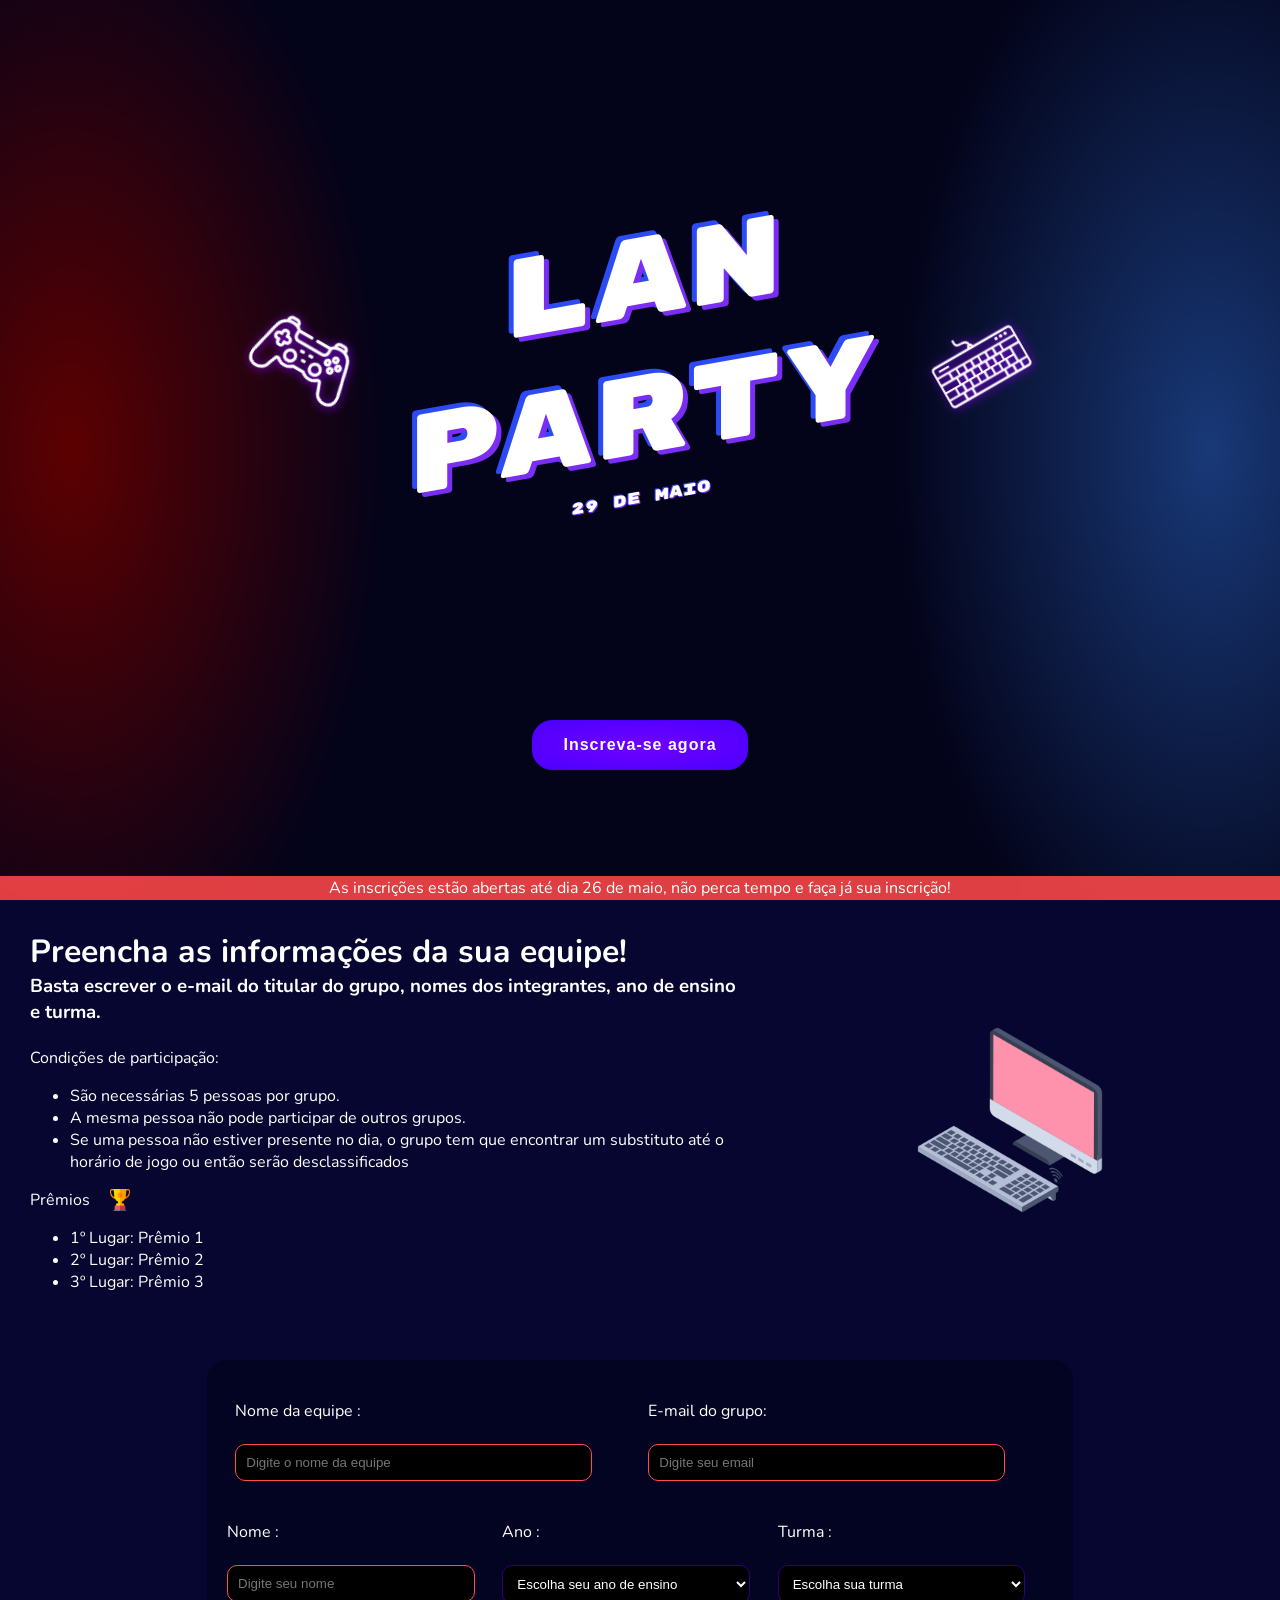
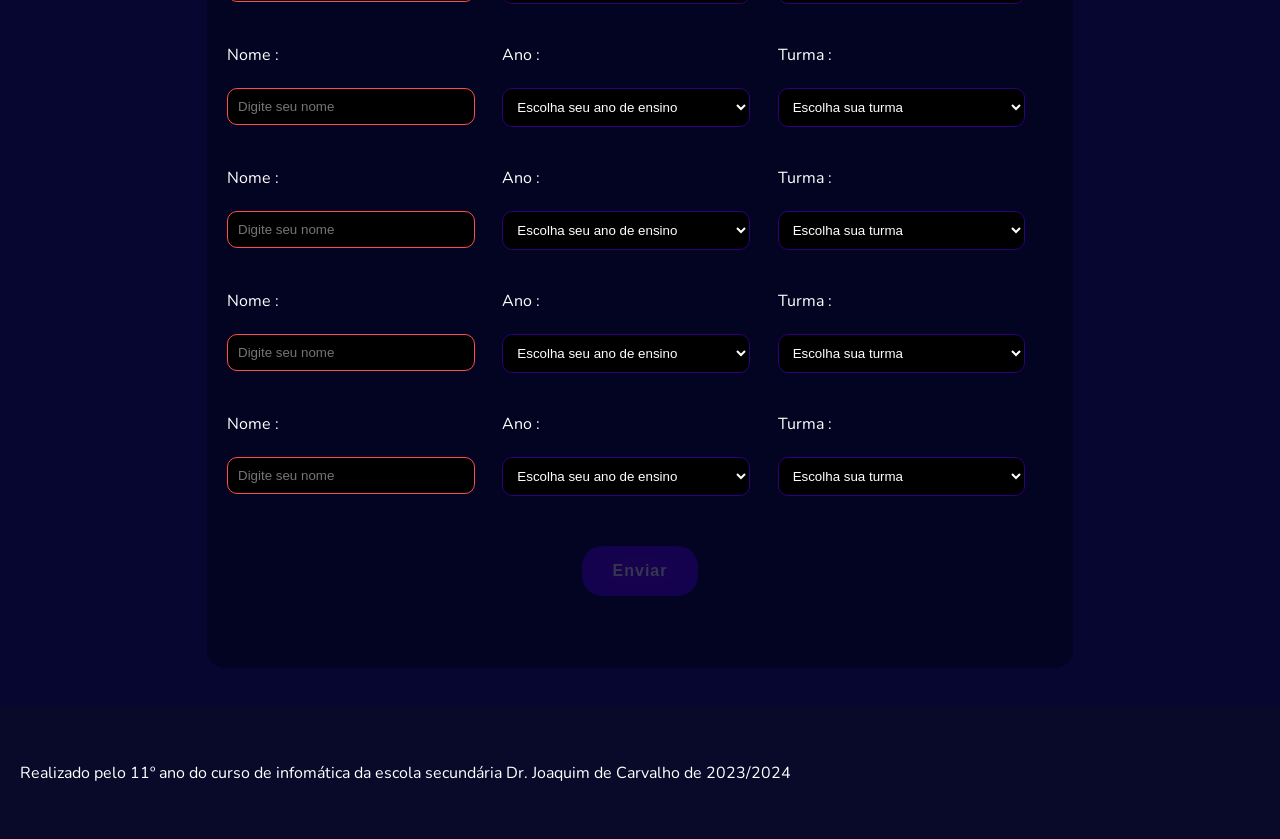
==== index.html @ 3365d247 "Update" ====
<!DOCTYPE html>
<html lang="pt-BR">
<head>
    <meta charset="UTF-8">
    <meta name="viewport" content="width=device-width, initial-scale=1.0">
    <title>LAN party</title>
    <link rel="stylesheet" href="assets/style.css">
    <link rel="icon" type="image/png" href="assets/imgs/computador-portatil.png">
</head>
<body>
    <header>        
        <div class="header-content">
            <div class="header-text">
                <figure>
                    <img class="control" src="assets/imgs/controle-de-video-game.png" alt="Controle de video game">
                </figure>
                <div class="h1">
                    <h1>LAN<br>Party</h1>
                    <h1>29 de maio</h1>
                </div>
                <figure>
                    <img class="keyboard" src="assets/imgs/teclado-de-computador.png" alt="Imagem Controle de video game">
                </figure>
            </div>
            <div class="header-btn">
                <a href="#main"><button>Inscreva-se agora</button></a>
            </div>
        </div>
        <div class="dark-filter"></div>
        <div class="decoration">
            <div class="red-point points"></div>
            <div class="blue-point points"></div>
        </div>
        <div class="header-back-animation" id="header-back-animation"></div>
    </header>

    <main id="main">
        <div class="main-sup">
            <div class="main-text">
                <h1>Preencha as informações da sua equipe!</h1>
                <h3>Basta escrever o e-mail do titular do grupo, nomes dos integrantes, ano de ensino e turma.</h3>
                <br>
                <p>Condições de participação:</p>
                <ul>
                    <li>São necessárias 5 pessoas por grupo.</li>
                    <li>A mesma pessoa não pode participar de outros grupos.</li>
                    <li>Se uma pessoa não estiver presente no dia, o grupo tem que encontrar um substituto até o horário de jogo ou então serão desclassificados</li>
                </ul>
                <p class="premios">Prêmios<img class="troph" src="assets/imgs/premio.png" alt="Imagem Prêmio"></p>
                <ul>
                    <li>1º Lugar: Prêmio 1</li>
                    <li>2º Lugar: Prêmio 2</li>
                    <li>3º Lugar: Prêmio 3</li>
                </ul>
            </div>
            <div class="float-img">    
                <img src="assets/imgs/computador-de-mesa.png" alt="Imagem Computador">
            </div>
        </div>
        <div class="main-sub">
            <div class="form-content">
                <form action="https://api.web3forms.com/submit" method="POST" id="form">
                    <input type="hidden" name="access_key" value="10acf3b9-bdb5-4f78-956a-e15889557349">
                    <input type="hidden" name="from_name" value="Novo grupo">
                    
                    <div class="Participante">
                        <div>
                            <p for="NomeGrupo">Nome da equipe :</p><br>
                        <input type="text" id="teamName" required name="NomeGrupo" placeholder="Digite o nome da equipe">
                        </div>
                        <div>
                            <p for="Email">E-mail do grupo:</p><br>
                        <input type="email" id="email" required name="Email" placeholder="Digite seu email">
                        </div>
                    </div>
                    <div class="Participante">
                        <div>
                            <p for="Nome1">Nome :</p><br>
                            <input type="text" id="nome1" required name="Nome1" placeholder="Digite seu nome">
                        </div>
                        <div>
                            <p for="ano">Ano :</p><br>
                            <select name="ano">
                                <option value="opção0" selected disabled>Escolha seu ano de ensino</option>
                                <option value="6ª">6</option>
                                <option value="7ª">7</option>
                                <option value="8ª">8</option>
                                <option value="9ª">9</option>
                                <option value="10ª">10</option>
                                <option value="11ª">11</option>
                                <option value="12ª">12</option>
                            </select>
                        </div>
                        <div>
                            <p for="turma">Turma :</p><br>
                            <select name="turma">
                                <option value="opção0" selected disabled>Escolha sua turma</option>
                                <option value="A">A</option>
                                <option value="B">B</option>
                                <option value="C">C</option>
                                <option value="D">D</option>
                                <option value="E">E</option>
                                <option value="F">F</option>
                                <option value="G">G</option>
                                <option value="H">H</option>
                            </select>
                        </div>
                    </div>

                    <div class="Participante">
                        <div>
                            <p for="Nome1">Nome :</p><br>
                            <input type="text" id="nome1" required name="Nome1" placeholder="Digite seu nome">
                        </div>
                        <div>
                            <p for="ano">Ano :</p><br>
                            <select name="ano">
                                <option value="opção0" selected disabled>Escolha seu ano de ensino</option>
                                <option value="6ª">6</option>
                                <option value="7ª">7</option>
                                <option value="8ª">8</option>
                                <option value="9ª">9</option>
                                <option value="10ª">10</option>
                                <option value="11ª">11</option>
                                <option value="12ª">12</option>
                            </select>
                        </div>
                        <div>
                            <p for="turma">Turma :</p><br>
                            <select name="turma">
                                <option value="opção0" selected disabled>Escolha sua turma</option>
                                <option value="A">A</option>
                                <option value="B">B</option>
                                <option value="C">C</option>
                                <option value="D">D</option>
                                <option value="E">E</option>
                                <option value="F">F</option>
                                <option value="G">G</option>
                                <option value="H">H</option>
                            </select>
                        </div>
                    </div>

                    <div class="Participante">
                        <div>
                            <p for="Nome1">Nome :</p><br>
                            <input type="text" id="nome1" required name="Nome1" placeholder="Digite seu nome">
                        </div>
                        <div>
                            <p for="ano">Ano :</p><br>
                            <select name="ano">
                                <option value="opção0" selected disabled>Escolha seu ano de ensino</option>
                                <option value="6ª">6</option>
                                <option value="7ª">7</option>
                                <option value="8ª">8</option>
                                <option value="9ª">9</option>
                                <option value="10ª">10</option>
                                <option value="11ª">11</option>
                                <option value="12ª">12</option>
                            </select>
                        </div>
                        <div>
                            <p for="turma">Turma :</p><br>
                            <select name="turma">
                                <option value="opção0" selected disabled>Escolha sua turma</option>
                                <option value="A">A</option>
                                <option value="B">B</option>
                                <option value="C">C</option>
                                <option value="D">D</option>
                                <option value="E">E</option>
                                <option value="F">F</option>
                                <option value="G">G</option>
                                <option value="H">H</option>
                            </select>
                        </div>
                    </div>

                    <div class="Participante">
                        <div>
                            <p for="Nome1">Nome :</p><br>
                            <input type="text" id="nome1" required name="Nome1" placeholder="Digite seu nome">
                        </div>
                        <div>
                            <p for="ano">Ano :</p><br>
                            <select name="ano">
                                <option value="opção0" selected disabled>Escolha seu ano de ensino</option>
                                <option value="6ª">6</option>
                                <option value="7ª">7</option>
                                <option value="8ª">8</option>
                                <option value="9ª">9</option>
                                <option value="10ª">10</option>
                                <option value="11ª">11</option>
                                <option value="12ª">12</option>
                            </select>
                        </div>
                        <div>
                            <p for="turma">Turma :</p><br>
                            <select name="turma">
                                <option value="opção0" selected disabled>Escolha sua turma</option>
                                <option value="A">A</option>
                                <option value="B">B</option>
                                <option value="C">C</option>
                                <option value="D">D</option>
                                <option value="E">E</option>
                                <option value="F">F</option>
                                <option value="G">G</option>
                                <option value="H">H</option>
                            </select>
                        </div>
                    </div>

                    <div class="Participante">
                        <div>
                            <p for="Nome1">Nome :</p><br>
                            <input type="text" id="nome1" required name="Nome1" placeholder="Digite seu nome">
                        </div>
                        <div>
                            <p for="ano">Ano :</p><br>
                            <select name="ano">
                                <option value="opção0" selected disabled>Escolha seu ano de ensino</option>
                                <option value="6ª">6</option>
                                <option value="7ª">7</option>
                                <option value="8ª">8</option>
                                <option value="9ª">9</option>
                                <option value="10ª">10</option>
                                <option value="11ª">11</option>
                                <option value="12ª">12</option>
                            </select>
                        </div>
                        <div>
                            <p for="turma">Turma :</p><br>
                            <select name="turma">
                                <option value="opção0" selected disabled>Escolha sua turma</option>
                                <option value="A">A</option>
                                <option value="B">B</option>
                                <option value="C">C</option>
                                <option value="D">D</option>
                                <option value="E">E</option>
                                <option value="F">F</option>
                                <option value="G">G</option>
                                <option value="H">H</option>
                            </select>
                        </div>
                    </div>
                    <button id="submit-btn" class="submit-btn" type="submit">Enviar</button>
                    <br>
                </form>
            </div>
        </div>
    </main>

    <footer>
        <br>
        <div class="authors">
            <p>Realizado pelo 11º ano do curso de infomática da escola secundária Dr. Joaquim de Carvalho de 2023/2024</p>
        </div>
    </footer>
    <div class="warning">
        <p>As inscrições estão abertas até dia 26 de maio, não perca tempo e faça já sua inscrição!</p>
    </div>

    <script src="assets/index.js"></script>
</body>
</html>
---- assets/style.css ----
@import url('https://fonts.googleapis.com/css2?family=Rubik+Mono+One&display=swap');
@import url('https://fonts.googleapis.com/css2?family=Nunito:ital,wght@0,200..1000;1,200..1000&display=swap');
:root{
    scroll-behavior: smooth;
}

* {
    box-sizing: border-box;
    user-select: none;
}

html {
    width: 100%;
    height: 100%;
}

body{
    width: 100%;
    height: 100%;
    margin: 0px;
    padding: 0px;
    background-color: #060630;
    overflow-x: hidden;
}

figure{
    margin: 0px;
    padding: 0px;
    display: flex;
}

img{
    padding: 0px;
    margin: 0px;
    width: 100px;
}




/* -----------------HEADER---------------- */





header{
    padding: 0px;
    margin: 0px;
    width: 100%;
    height: 100%;  
    overflow: hidden;
    position: relative;
}

.dark-filter{
    position: absolute;
    z-index: 10;
    width: 100%;
    height: 100%;
    background-color: #0000007a;

}

.decoration{
    position: absolute;
    width: 100%;
    height: 100%;
    display: flex;
    justify-content: space-between;
    align-items: center;
}

.points {
    border-radius: 50%;
    flex-direction: row;
    width: 50%;
    height: 130%;
    position: absolute;
    z-index: 2;
}

.red-point{
    background-image: radial-gradient(#b60000f5 0%, #060630 70%);
    left: -250px;
}

.blue-point{
    background-image: radial-gradient(#347afce1 0px, #060630 70%);
    right: -250px;
}

.header-back-animation{
    width: 100%;
    height: 100%;
    position: absolute;
    z-index: 2;
}

.bar{
    width: 15em;
    height: 1em;
    background-color: white;
    border-radius: 10px;
    filter: opacity(0.1);
    transform: rotate(-10deg);
    position: relative;
    left: -300px;
    animation: back-animation infinite linear;
}

.header-content{
    z-index: 20;
    position: absolute;
    width: 100%;
    height: 100%;
    display: flex;
    flex-direction: column;
    justify-content: center;
    align-items: center;
}
.header-text{
    display: flex;
    flex: 80%;
    flex-direction: row;
    justify-content: center;
    align-items: center;
}
.header-btn{
    flex: 20%;
}
.header-btn button{
    padding: 15px 30px;
    border-radius: 20px;
    font-size: 1rem;
    color: white;
    border: 1px solid #4c00ff;
    background-color: transparent;
    background-image: radial-gradient(#6f00ff, #4c00ff);
    font-weight: bold;
    letter-spacing: 1px;
    transition: 0.1s;
}
.header-btn button:hover{
    background-image: radial-gradient(#8d35ff, #4c00ff);
}
.header-btn button:active{
    transform: scale(0.9);
}
.header-content h1{
    color: white;
    font-size: 7rem;
    font-family: "Rubik Mono One", monospace;
    font-weight: 400;
    font-style: normal;
    text-shadow: #792df5 5px 5px, #2d4bf5 -5px -5px;
    text-align: center;
    transform: skew(0deg, -10deg);
    margin: 0px 50px;
    padding: 0px;
}
.header-content h1:nth-child(2) {
    text-shadow: #792df5 1px 1px, #2d4bf5 -1px -1px;
    font-size: 1rem;
    margin: 0px;
    padding: 0px;
}
.control{
    transform: rotate(30deg);
    /* margin-right: 20px; */
    filter: drop-shadow(1px 1px 5px #8c00ff);
    animation: img-movement-control 1s infinite alternate ease-out;
}
.keyboard{
    transform: rotate(-30deg);
    /* margin-left: 100px; */
    filter: drop-shadow(1px 1px 5px #8c00ff);
    animation: img-movement-keyboard 1s infinite alternate ease-out;
}

@keyframes img-movement-control {
    from{
        transform: scale(1) rotate(-30deg);
    }
    to{
        transform: scale(1.2) rotate(-40deg);
    }
}

@keyframes img-movement-keyboard {
    from{
        transform: scale(1) rotate(30deg);
    }
    to{
        transform: scale(1.2) rotate(40deg);
    }
}

@keyframes back-animation {
    from{
        transform: translate(0%, 0%) rotate(-10deg);
    }
    to{
        transform: translate(1000%, -3000%) rotate(-10deg);
    }
}





/* -------------------MAIN------------------- */






main{
    display: flex;
    flex-direction: column;
}
.main-sup{
    color: white;
    display: flex;
    flex-direction: row;
    margin: 30px;
    height: 100%;
    font-family: "Nunito", sans-serif;
}
.main-text{
    flex: 60%;
    display: flex;
    flex-direction: column;
    justify-content: center;
    margin-right: 20px;
}
.float-img{
    flex: 40%;
    display: flex;
    align-items: center;
    justify-content: center;
}
.float-img img{
    width: 40%;
    /* animation: ani-img-main 2s infinite linear alternate; */
}
.premios{
    display: flex;
    flex-direction: row;   
}
.troph{
    width: 20px;
    margin-left: 20px;
}
.main-sub{
    width: 100%;
    color: white;
    font-family: "Nunito", sans-serif;
}
.form-content{
    padding: 20px;
    display: flex;
    align-items: center;
    justify-content: center;
}
main h3,main h1{
    margin: 0px;
    padding: 0px;
}
form{
    width: 70%;
    padding: 20px;
    border: 1px solid #060630;
    background-color: #030322;
    border-radius: 20px;
    display: flex;
    align-items: center;
    justify-content: center;
    flex-direction: column;
}
input, select{
    margin: 0px;
    padding: 10px 10px;
    background-color: #000000;
    color: white;
    border-radius: 10px;
    border: 1px solid #2d0080;
    width: 90%;
}
main p{
    margin: 0px;
}
.Participante{
    display: flex;
    flex-direction: row;
    margin: 20px 0px;
    justify-content: space-around;
    width: 100%;
}
.Participante div{
    width: 48%;
}
form input:invalid{
    border: 1px solid #ff4c4c;
}
.games{
    display: flex;
    align-items: center;
    justify-content: center;
    flex-direction: column;
}
.games div{
    width: 150px;
    display: flex;
    align-items: center;
    justify-content: left;
    flex-direction: column;
}
.games div div{
    display: flex;
    flex-direction: row;
    margin: 5px;
}
input[type="checkbox"]{
    width: 10px;
    margin: 5px;
}
input[type="checkbox"]:checked{
    box-shadow: 0px 0px 5px 0px #af03ff;
}
.games label{
    margin: 0px;
    padding: 0px;
}
.invalid{
    border: 1px solid #ff4c4c;
}


@keyframes ani-img-main {
    from{
        transform: scale(1);
    }
    to{
        transform: scale(1.2);
    }
}





/* ----------------------FOOTER--------------------- */






footer{
    width: 100%;
    height: 150px;
    display: flex;
    align-items: center;
    justify-content: center;
    flex-direction: column;
    margin: 0px;
}
.submit-btn{
    padding: 15px 30px;
    border-radius: 20px;
    font-size: 1rem;
    color: white;
    border: 1px solid #4c00ff;
    background-color: transparent;
    background-image: radial-gradient(#6f00ff, #4c00ff);
    font-weight: bold;
    letter-spacing: 1px;
    transition: 0.1s;
    margin: 30px;
}
.submit-btn:disabled{
    opacity: 0.2;
}
.submit-btn:hover{
    background-image: radial-gradient(#8d35ff, #4c00ff);
}
.submit-btn:active{
    transform: scale(0.9);
}

.authors{
    background-color: #090929;
    width: 100%;
    height: 100%;
    color: white;
    font-family: "Nunito", sans-serif;
    display: flex;
    align-items: center;
    padding: 20px;
}







/* -----------------------WARNING----------------------- */








.warning{
    position: fixed;
    bottom: 0px;
    left: 0px;
    padding: 0px;
    background-color: #ff4949de;
    width: 100%;
    color: white;
    z-index: 999;
    display: flex;
    align-items: center;
    justify-content: center;
    font-family: "Nunito";
}
.warning p{
    margin: 0px;
    padding: 1px;
}










@media only screen and (max-width: 800px) {
    .header-text{
        flex-direction: column;
    }
    .control{
        margin: 0px 0px 50px 0px;
    }
    .keyboard{
        margin: 50px 0px 0px 0px;
    }
    .header-content h1{
        font-size: 3rem;
    }
    .float-img{
        display: none;
    }
    form{
        width: 100%;
    }
    footer{
        height: 200px;
    }
}
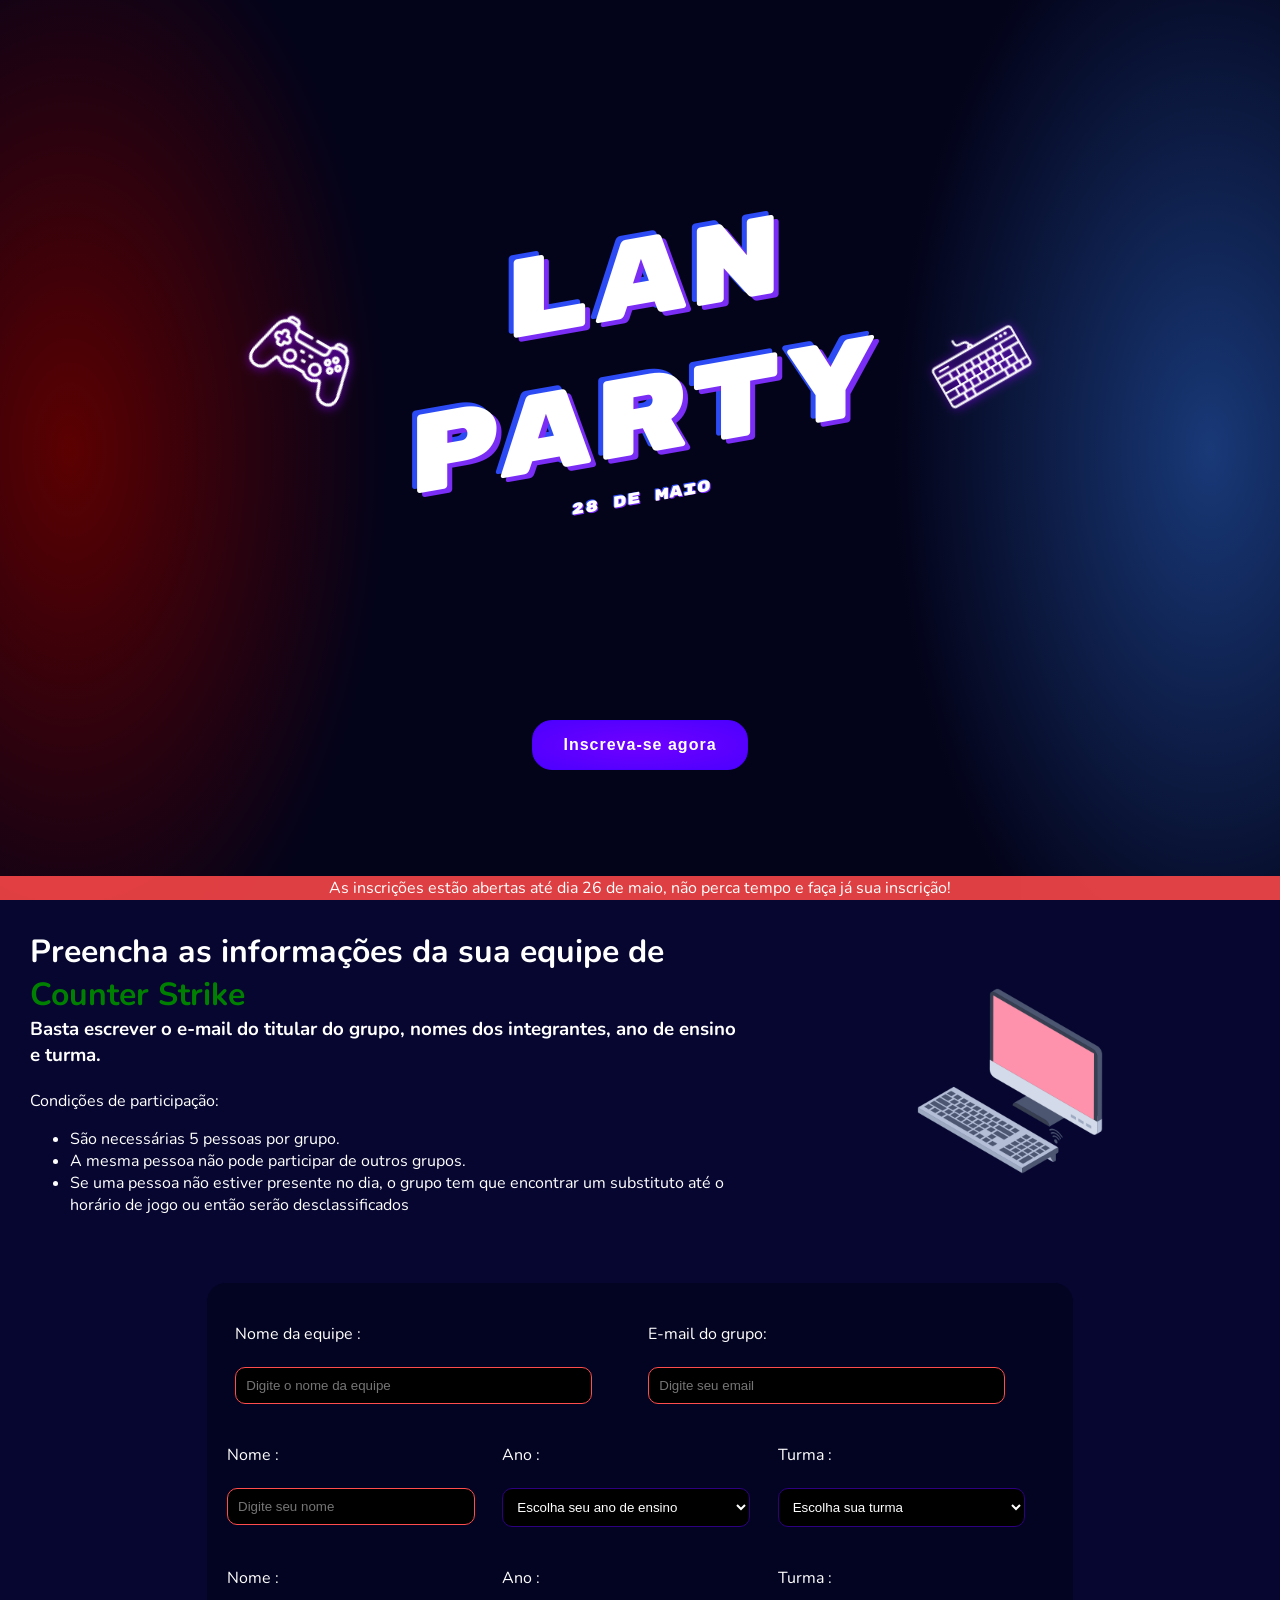
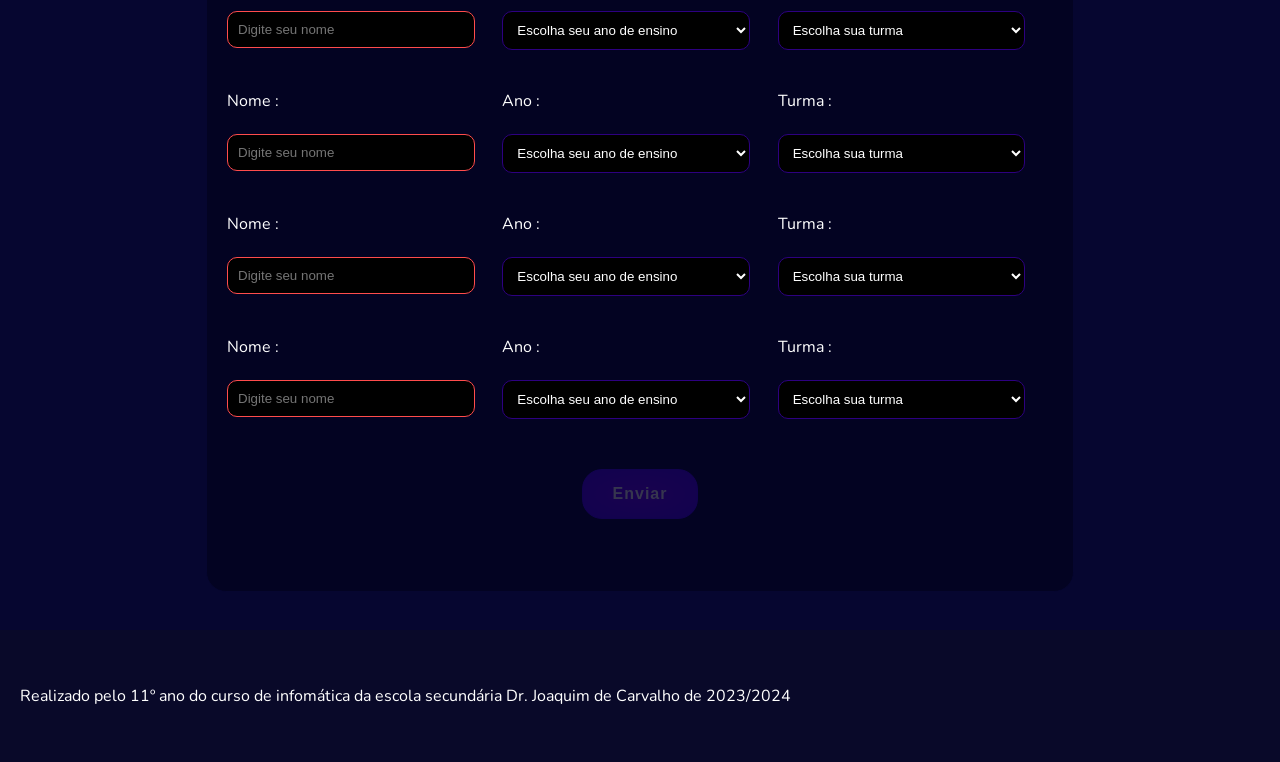
==== commit f5c316ba: "Changes" ====
--- a/index.html
+++ b/index.html
@@ -16,7 +16,7 @@
                 </figure>
                 <div class="h1">
                     <h1>LAN<br>Party</h1>
-                    <h1>29 de maio</h1>
+                    <h1>28 de maio</h1>
                 </div>
                 <figure>
                     <img class="keyboard" src="assets/imgs/teclado-de-computador.png" alt="Imagem Controle de video game">
@@ -37,7 +37,7 @@
     <main id="main">
         <div class="main-sup">
             <div class="main-text">
-                <h1>Preencha as informações da sua equipe!</h1>
+                <h1>Preencha as informações da sua equipe de <span>Counter Strike</span></h1>
                 <h3>Basta escrever o e-mail do titular do grupo, nomes dos integrantes, ano de ensino e turma.</h3>
                 <br>
                 <p>Condições de participação:</p>
@@ -46,12 +46,6 @@
                     <li>A mesma pessoa não pode participar de outros grupos.</li>
                     <li>Se uma pessoa não estiver presente no dia, o grupo tem que encontrar um substituto até o horário de jogo ou então serão desclassificados</li>
                 </ul>
-                <p class="premios">Prêmios<img class="troph" src="assets/imgs/premio.png" alt="Imagem Prêmio"></p>
-                <ul>
-                    <li>1º Lugar: Prêmio 1</li>
-                    <li>2º Lugar: Prêmio 2</li>
-                    <li>3º Lugar: Prêmio 3</li>
-                </ul>
             </div>
             <div class="float-img">    
                 <img src="assets/imgs/computador-de-mesa.png" alt="Imagem Computador">
--- a/assets/style.css
+++ b/assets/style.css
@@ -268,6 +268,9 @@
     margin: 0px;
     padding: 0px;
 }
+main h1 span{
+    color: green;
+}
 form{
     width: 70%;
     padding: 20px;
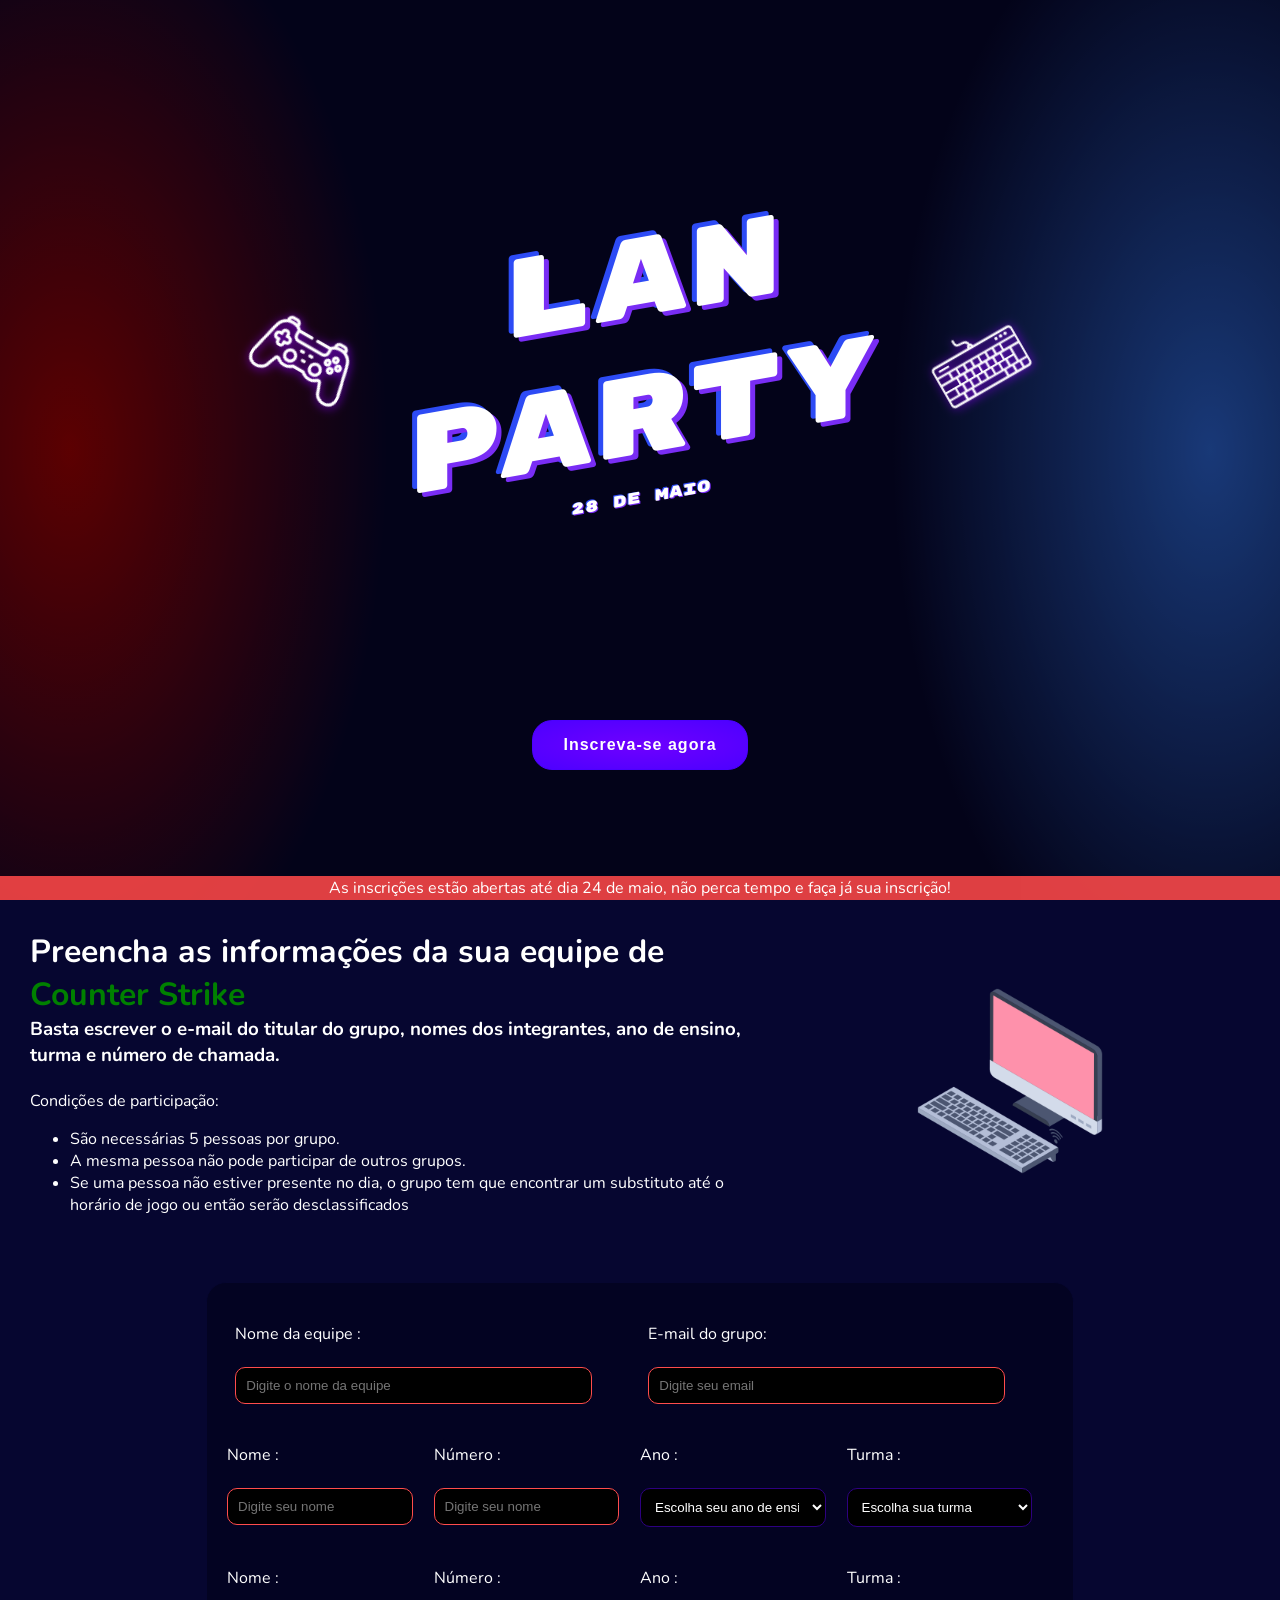
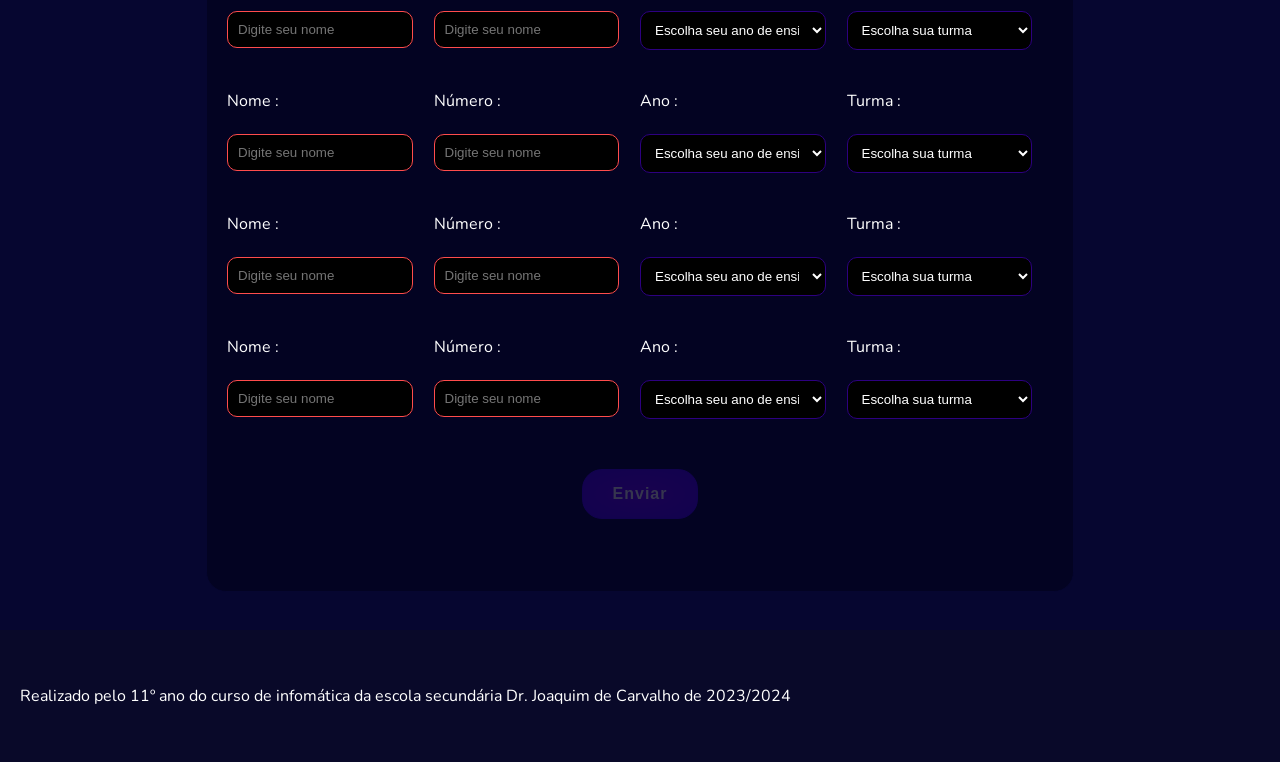
==== commit 65056d79: "Final change" ====
--- a/index.html
+++ b/index.html
@@ -38,7 +38,7 @@
         <div class="main-sup">
             <div class="main-text">
                 <h1>Preencha as informações da sua equipe de <span>Counter Strike</span></h1>
-                <h3>Basta escrever o e-mail do titular do grupo, nomes dos integrantes, ano de ensino e turma.</h3>
+                <h3>Basta escrever o e-mail do titular do grupo, nomes dos integrantes, ano de ensino, turma e número de chamada.</h3>
                 <br>
                 <p>Condições de participação:</p>
                 <ul>
@@ -55,7 +55,7 @@
             <div class="form-content">
                 <form action="https://api.web3forms.com/submit" method="POST" id="form">
                     <input type="hidden" name="access_key" value="10acf3b9-bdb5-4f78-956a-e15889557349">
-                    <input type="hidden" name="from_name" value="Novo grupo">
+                    <input type="hidden" name="from_name" value="Novo grupo CS:GO">
                     
                     <div class="Participante">
                         <div>
@@ -73,169 +73,192 @@
                             <input type="text" id="nome1" required name="Nome1" placeholder="Digite seu nome">
                         </div>
                         <div>
-                            <p for="ano">Ano :</p><br>
-                            <select name="ano">
-                                <option value="opção0" selected disabled>Escolha seu ano de ensino</option>
-                                <option value="6ª">6</option>
-                                <option value="7ª">7</option>
-                                <option value="8ª">8</option>
-                                <option value="9ª">9</option>
-                                <option value="10ª">10</option>
-                                <option value="11ª">11</option>
-                                <option value="12ª">12</option>
-                            </select>
-                        </div>
-                        <div>
-                            <p for="turma">Turma :</p><br>
-                            <select name="turma">
-                                <option value="opção0" selected disabled>Escolha sua turma</option>
-                                <option value="A">A</option>
-                                <option value="B">B</option>
-                                <option value="C">C</option>
-                                <option value="D">D</option>
-                                <option value="E">E</option>
-                                <option value="F">F</option>
-                                <option value="G">G</option>
-                                <option value="H">H</option>
-                            </select>
-                        </div>
-                    </div>
-
-                    <div class="Participante">
-                        <div>
-                            <p for="Nome1">Nome :</p><br>
-                            <input type="text" id="nome1" required name="Nome1" placeholder="Digite seu nome">
-                        </div>
-                        <div>
-                            <p for="ano">Ano :</p><br>
-                            <select name="ano">
-                                <option value="opção0" selected disabled>Escolha seu ano de ensino</option>
-                                <option value="6ª">6</option>
-                                <option value="7ª">7</option>
-                                <option value="8ª">8</option>
-                                <option value="9ª">9</option>
-                                <option value="10ª">10</option>
-                                <option value="11ª">11</option>
-                                <option value="12ª">12</option>
-                            </select>
-                        </div>
-                        <div>
-                            <p for="turma">Turma :</p><br>
-                            <select name="turma">
-                                <option value="opção0" selected disabled>Escolha sua turma</option>
-                                <option value="A">A</option>
-                                <option value="B">B</option>
-                                <option value="C">C</option>
-                                <option value="D">D</option>
-                                <option value="E">E</option>
-                                <option value="F">F</option>
-                                <option value="G">G</option>
-                                <option value="H">H</option>
-                            </select>
-                        </div>
-                    </div>
-
-                    <div class="Participante">
-                        <div>
-                            <p for="Nome1">Nome :</p><br>
-                            <input type="text" id="nome1" required name="Nome1" placeholder="Digite seu nome">
-                        </div>
-                        <div>
-                            <p for="ano">Ano :</p><br>
-                            <select name="ano">
-                                <option value="opção0" selected disabled>Escolha seu ano de ensino</option>
-                                <option value="6ª">6</option>
-                                <option value="7ª">7</option>
-                                <option value="8ª">8</option>
-                                <option value="9ª">9</option>
-                                <option value="10ª">10</option>
-                                <option value="11ª">11</option>
-                                <option value="12ª">12</option>
-                            </select>
-                        </div>
-                        <div>
-                            <p for="turma">Turma :</p><br>
-                            <select name="turma">
-                                <option value="opção0" selected disabled>Escolha sua turma</option>
-                                <option value="A">A</option>
-                                <option value="B">B</option>
-                                <option value="C">C</option>
-                                <option value="D">D</option>
-                                <option value="E">E</option>
-                                <option value="F">F</option>
-                                <option value="G">G</option>
-                                <option value="H">H</option>
-                            </select>
-                        </div>
-                    </div>
-
-                    <div class="Participante">
-                        <div>
-                            <p for="Nome1">Nome :</p><br>
-                            <input type="text" id="nome1" required name="Nome1" placeholder="Digite seu nome">
-                        </div>
-                        <div>
-                            <p for="ano">Ano :</p><br>
-                            <select name="ano">
-                                <option value="opção0" selected disabled>Escolha seu ano de ensino</option>
-                                <option value="6ª">6</option>
-                                <option value="7ª">7</option>
-                                <option value="8ª">8</option>
-                                <option value="9ª">9</option>
-                                <option value="10ª">10</option>
-                                <option value="11ª">11</option>
-                                <option value="12ª">12</option>
-                            </select>
-                        </div>
-                        <div>
-                            <p for="turma">Turma :</p><br>
-                            <select name="turma">
-                                <option value="opção0" selected disabled>Escolha sua turma</option>
-                                <option value="A">A</option>
-                                <option value="B">B</option>
-                                <option value="C">C</option>
-                                <option value="D">D</option>
-                                <option value="E">E</option>
-                                <option value="F">F</option>
-                                <option value="G">G</option>
-                                <option value="H">H</option>
-                            </select>
-                        </div>
-                    </div>
-
-                    <div class="Participante">
-                        <div>
-                            <p for="Nome1">Nome :</p><br>
-                            <input type="text" id="nome1" required name="Nome1" placeholder="Digite seu nome">
-                        </div>
-                        <div>
-                            <p for="ano">Ano :</p><br>
-                            <select name="ano">
-                                <option value="opção0" selected disabled>Escolha seu ano de ensino</option>
-                                <option value="6ª">6</option>
-                                <option value="7ª">7</option>
-                                <option value="8ª">8</option>
-                                <option value="9ª">9</option>
-                                <option value="10ª">10</option>
-                                <option value="11ª">11</option>
-                                <option value="12ª">12</option>
-                            </select>
-                        </div>
-                        <div>
-                            <p for="turma">Turma :</p><br>
-                            <select name="turma">
-                                <option value="opção0" selected disabled>Escolha sua turma</option>
-                                <option value="A">A</option>
-                                <option value="B">B</option>
-                                <option value="C">C</option>
-                                <option value="D">D</option>
-                                <option value="E">E</option>
-                                <option value="F">F</option>
-                                <option value="G">G</option>
-                                <option value="H">H</option>
-                            </select>
-                        </div>
-                    </div>
+                            <p for="Numero">Número :</p><br>
+                            <input type="number" id="Numero" required name="Numero" placeholder="Digite seu nome">
+                        </div>
+                        <div>
+                            <p for="ano">Ano :</p><br>
+                            <select name="ano">
+                                <option value="opção0" selected disabled>Escolha seu ano de ensino</option>
+                                <option value="7ª">7</option>
+                                <option value="8ª">8</option>
+                                <option value="9ª">9</option>
+                                <option value="10ª">10</option>
+                                <option value="11ª">11</option>
+                                <option value="12ª">12</option>
+                            </select>
+                        </div>
+                        <div>
+                            <p for="turma">Turma :</p><br>
+                            <select name="turma">
+                                <option value="opção0" selected disabled>Escolha sua turma</option>
+                                <option value="A">A</option>
+                                <option value="B">B</option>
+                                <option value="C">C</option>
+                                <option value="D">D</option>
+                                <option value="E">E</option>
+                                <option value="E1">E1</option>
+                                <option value="F">F</option>
+                                <option value="G">G</option>
+                                <option value="H">H</option>
+                                <option value="I">I</option>
+                            </select>
+                        </div>
+                    </div>
+                    <div class="Participante">
+                        <div>
+                            <p for="Nome1">Nome :</p><br>
+                            <input type="text" id="nome1" required name="Nome1" placeholder="Digite seu nome">
+                        </div>
+                        <div>
+                            <p for="Numero">Número :</p><br>
+                            <input type="number" id="Numero" required name="Numero" placeholder="Digite seu nome">
+                        </div>
+                        <div>
+                            <p for="ano">Ano :</p><br>
+                            <select name="ano">
+                                <option value="opção0" selected disabled>Escolha seu ano de ensino</option>
+                                <option value="7ª">7</option>
+                                <option value="8ª">8</option>
+                                <option value="9ª">9</option>
+                                <option value="10ª">10</option>
+                                <option value="11ª">11</option>
+                                <option value="12ª">12</option>
+                            </select>
+                        </div>
+                        <div>
+                            <p for="turma">Turma :</p><br>
+                            <select name="turma">
+                                <option value="opção0" selected disabled>Escolha sua turma</option>
+                                <option value="A">A</option>
+                                <option value="B">B</option>
+                                <option value="C">C</option>
+                                <option value="D">D</option>
+                                <option value="E">E</option>
+                                <option value="E1">E1</option>
+                                <option value="F">F</option>
+                                <option value="G">G</option>
+                                <option value="H">H</option>
+                                <option value="I">I</option>
+                            </select>
+                        </div>
+                    </div>
+                    <div class="Participante">
+                        <div>
+                            <p for="Nome1">Nome :</p><br>
+                            <input type="text" id="nome1" required name="Nome1" placeholder="Digite seu nome">
+                        </div>
+                        <div>
+                            <p for="Numero">Número :</p><br>
+                            <input type="number" id="Numero" required name="Numero" placeholder="Digite seu nome">
+                        </div>
+                        <div>
+                            <p for="ano">Ano :</p><br>
+                            <select name="ano">
+                                <option value="opção0" selected disabled>Escolha seu ano de ensino</option>
+                                <option value="7ª">7</option>
+                                <option value="8ª">8</option>
+                                <option value="9ª">9</option>
+                                <option value="10ª">10</option>
+                                <option value="11ª">11</option>
+                                <option value="12ª">12</option>
+                            </select>
+                        </div>
+                        <div>
+                            <p for="turma">Turma :</p><br>
+                            <select name="turma">
+                                <option value="opção0" selected disabled>Escolha sua turma</option>
+                                <option value="A">A</option>
+                                <option value="B">B</option>
+                                <option value="C">C</option>
+                                <option value="D">D</option>
+                                <option value="E">E</option>
+                                <option value="E1">E1</option>
+                                <option value="F">F</option>
+                                <option value="G">G</option>
+                                <option value="H">H</option>
+                                <option value="I">I</option>
+                            </select>
+                        </div>
+                    </div>
+                    <div class="Participante">
+                        <div>
+                            <p for="Nome1">Nome :</p><br>
+                            <input type="text" id="nome1" required name="Nome1" placeholder="Digite seu nome">
+                        </div>
+                        <div>
+                            <p for="Numero">Número :</p><br>
+                            <input type="number" id="Numero" required name="Numero" placeholder="Digite seu nome">
+                        </div>
+                        <div>
+                            <p for="ano">Ano :</p><br>
+                            <select name="ano">
+                                <option value="opção0" selected disabled>Escolha seu ano de ensino</option>
+                                <option value="7ª">7</option>
+                                <option value="8ª">8</option>
+                                <option value="9ª">9</option>
+                                <option value="10ª">10</option>
+                                <option value="11ª">11</option>
+                                <option value="12ª">12</option>
+                            </select>
+                        </div>
+                        <div>
+                            <p for="turma">Turma :</p><br>
+                            <select name="turma">
+                                <option value="opção0" selected disabled>Escolha sua turma</option>
+                                <option value="A">A</option>
+                                <option value="B">B</option>
+                                <option value="C">C</option>
+                                <option value="D">D</option>
+                                <option value="E">E</option>
+                                <option value="E1">E1</option>
+                                <option value="F">F</option>
+                                <option value="G">G</option>
+                                <option value="H">H</option>
+                                <option value="I">I</option>
+                            </select>
+                        </div>
+                    </div>
+                    <div class="Participante">
+                        <div>
+                            <p for="Nome1">Nome :</p><br>
+                            <input type="text" id="nome1" required name="Nome1" placeholder="Digite seu nome">
+                        </div>
+                        <div>
+                            <p for="Numero">Número :</p><br>
+                            <input type="number" id="Numero" required name="Numero" placeholder="Digite seu nome">
+                        </div>
+                        <div>
+                            <p for="ano">Ano :</p><br>
+                            <select name="ano">
+                                <option value="opção0" selected disabled>Escolha seu ano de ensino</option>
+                                <option value="7ª">7</option>
+                                <option value="8ª">8</option>
+                                <option value="9ª">9</option>
+                                <option value="10ª">10</option>
+                                <option value="11ª">11</option>
+                                <option value="12ª">12</option>
+                            </select>
+                        </div>
+                        <div>
+                            <p for="turma">Turma :</p><br>
+                            <select name="turma">
+                                <option value="opção0" selected disabled>Escolha sua turma</option>
+                                <option value="A">A</option>
+                                <option value="B">B</option>
+                                <option value="C">C</option>
+                                <option value="D">D</option>
+                                <option value="E">E</option>
+                                <option value="E1">E1</option>
+                                <option value="F">F</option>
+                                <option value="G">G</option>
+                                <option value="H">H</option>
+                                <option value="I">I</option>
+                            </select>
+                        </div>
+                    </div>
+
+
                     <button id="submit-btn" class="submit-btn" type="submit">Enviar</button>
                     <br>
                 </form>
@@ -250,7 +273,7 @@
         </div>
     </footer>
     <div class="warning">
-        <p>As inscrições estão abertas até dia 26 de maio, não perca tempo e faça já sua inscrição!</p>
+        <p>As inscrições estão abertas até dia 24 de maio, não perca tempo e faça já sua inscrição!</p>
     </div>
 
     <script src="assets/index.js"></script>
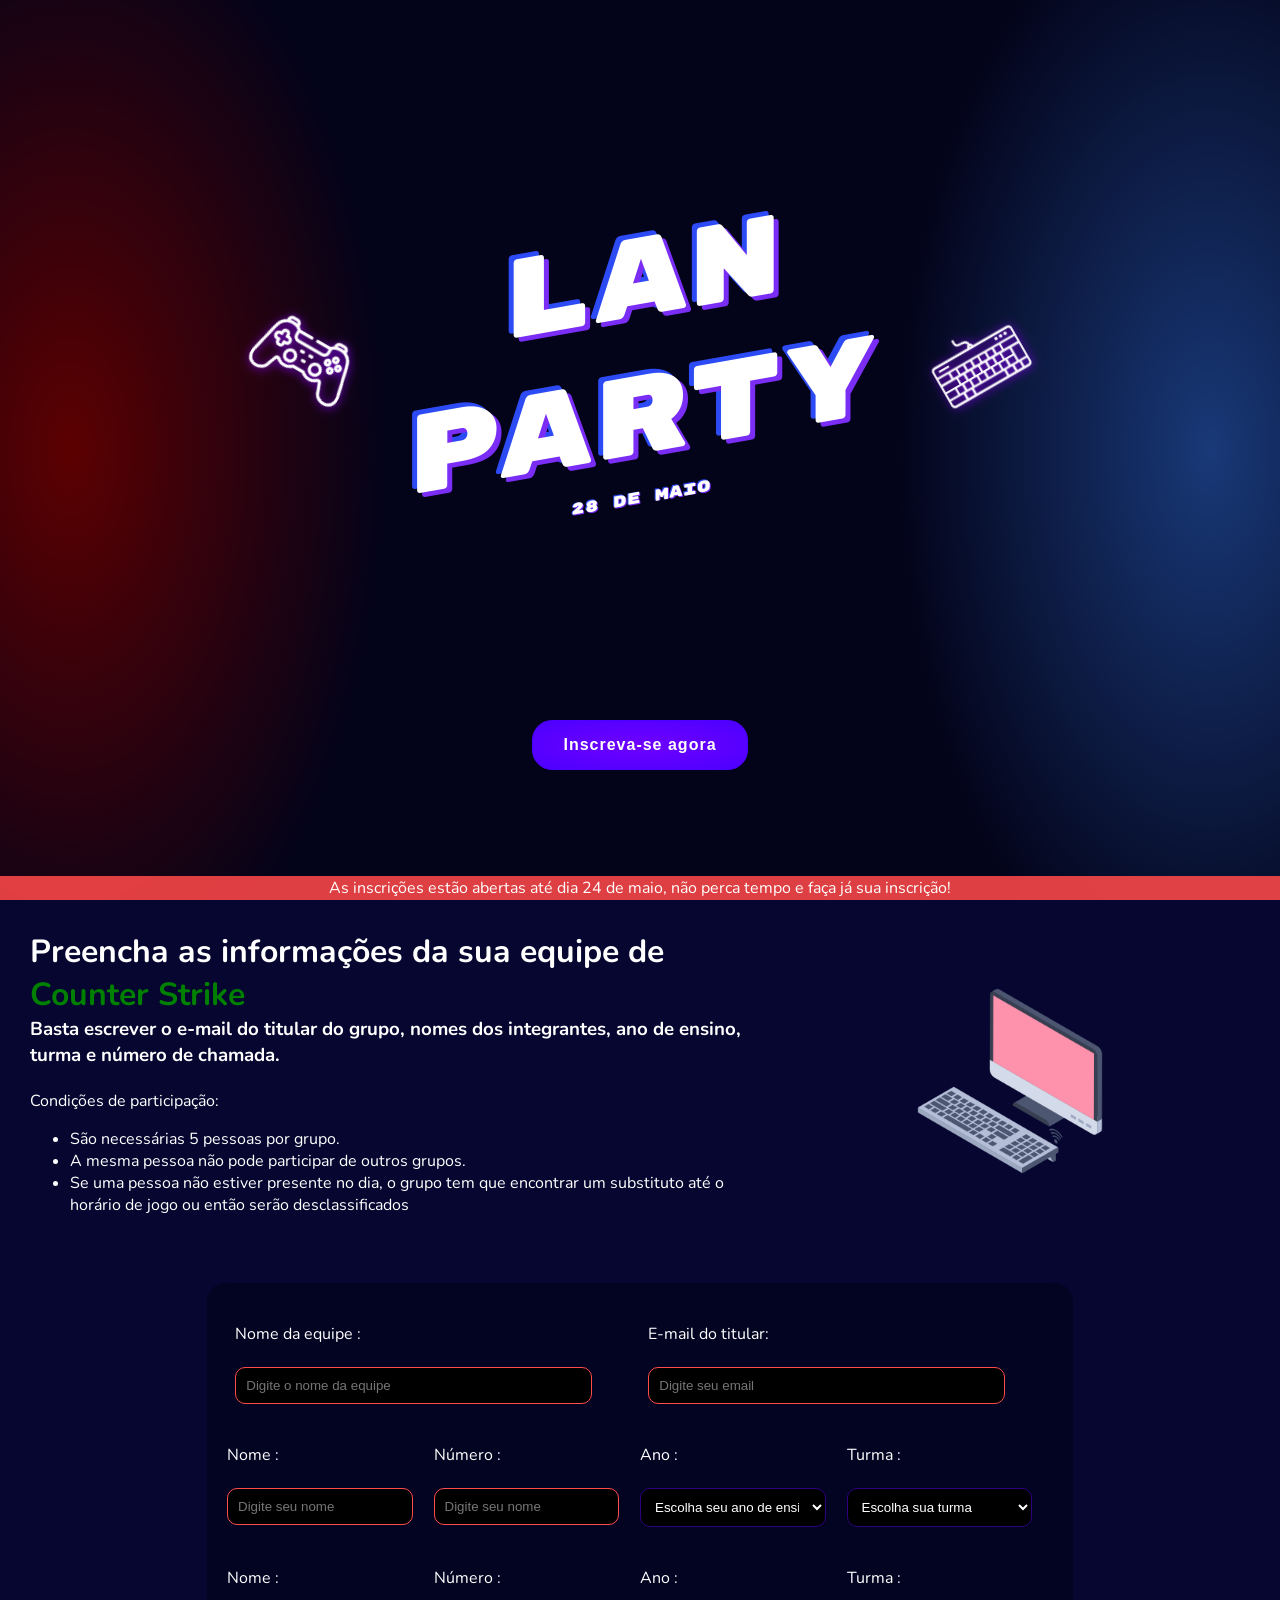
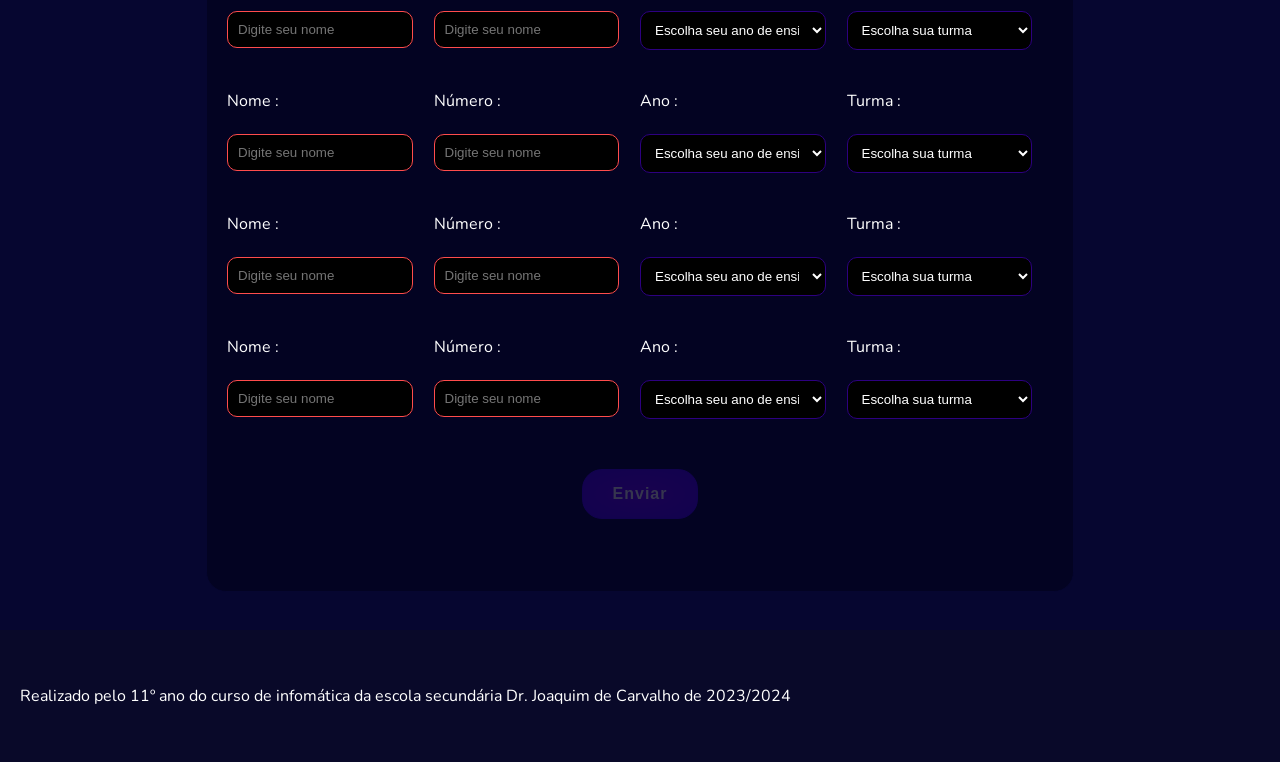
==== commit 5e031bc2: "Final chagne" ====
--- a/index.html
+++ b/index.html
@@ -63,7 +63,7 @@
                         <input type="text" id="teamName" required name="NomeGrupo" placeholder="Digite o nome da equipe">
                         </div>
                         <div>
-                            <p for="Email">E-mail do grupo:</p><br>
+                            <p for="Email">E-mail do titular:</p><br>
                         <input type="email" id="email" required name="Email" placeholder="Digite seu email">
                         </div>
                     </div>
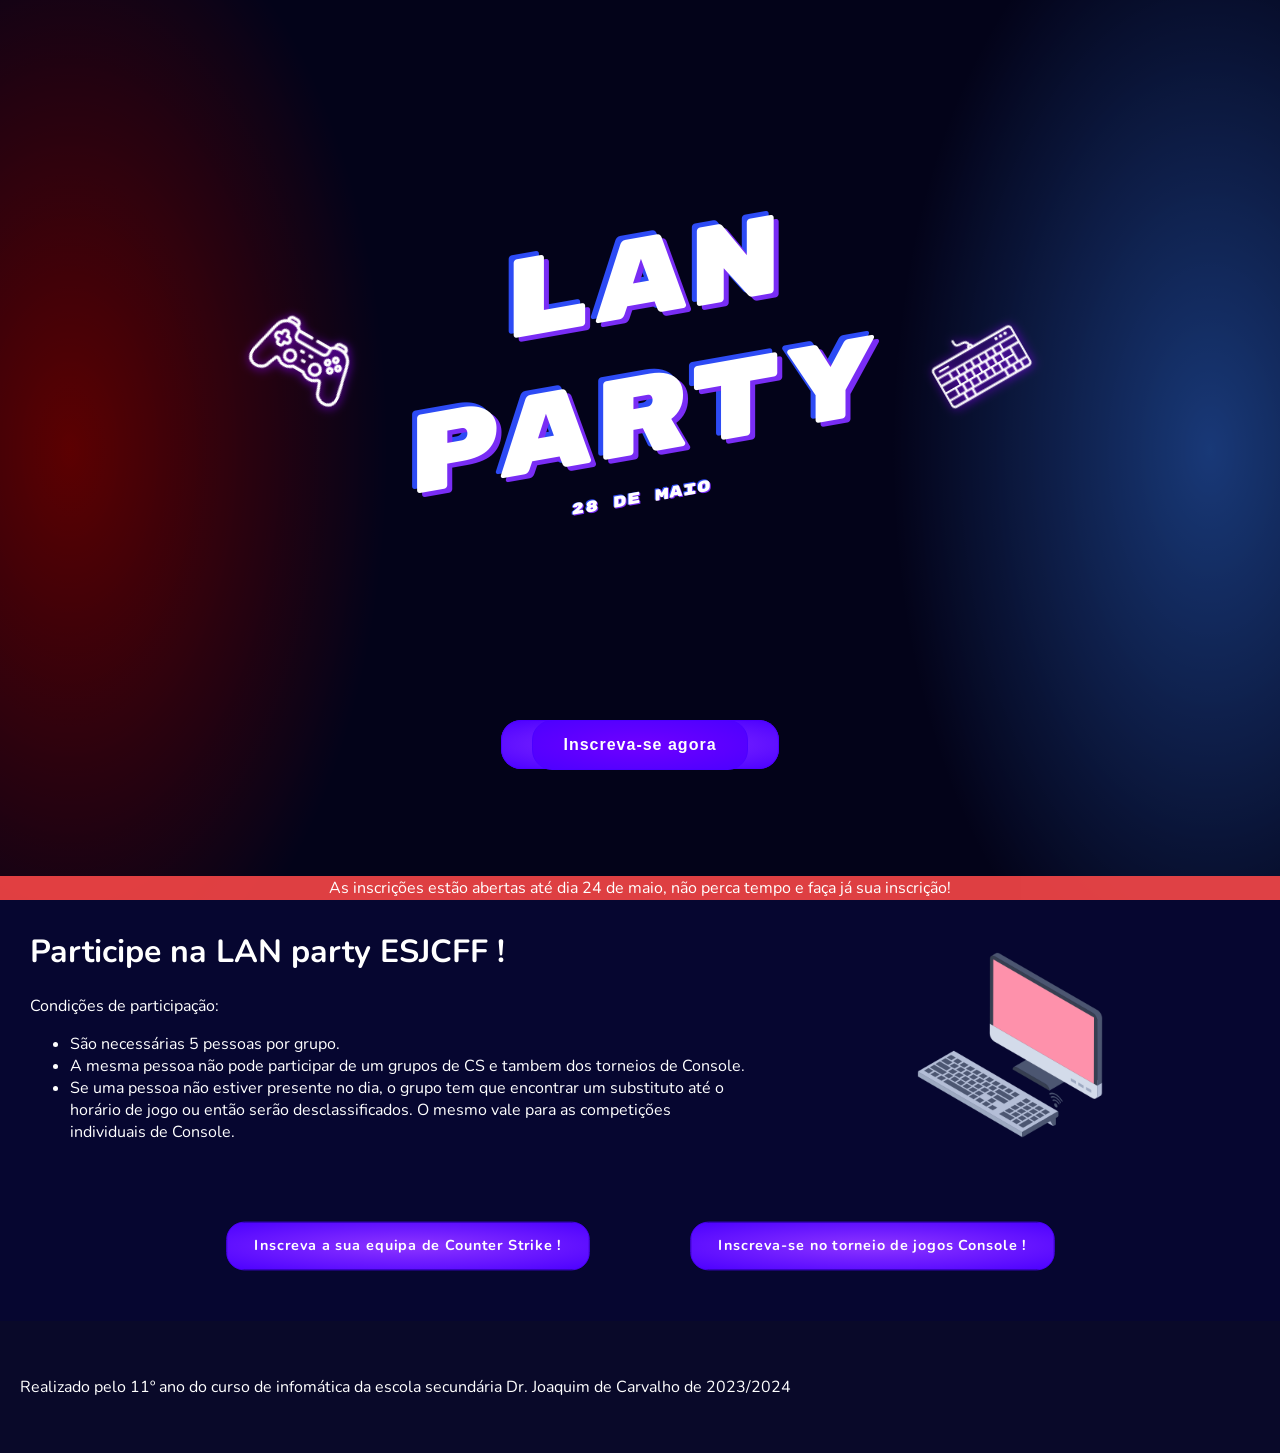
==== commit 8c6f37cb: "a" ====
--- a/index.html
+++ b/index.html
@@ -37,232 +37,22 @@
     <main id="main">
         <div class="main-sup">
             <div class="main-text">
-                <h1>Preencha as informações da sua equipe de <span>Counter Strike</span></h1>
-                <h3>Basta escrever o e-mail do titular do grupo, nomes dos integrantes, ano de ensino, turma e número de chamada.</h3>
+                <h1>Participe na LAN party ESJCFF !</h1>
                 <br>
                 <p>Condições de participação:</p>
                 <ul>
                     <li>São necessárias 5 pessoas por grupo.</li>
-                    <li>A mesma pessoa não pode participar de outros grupos.</li>
-                    <li>Se uma pessoa não estiver presente no dia, o grupo tem que encontrar um substituto até o horário de jogo ou então serão desclassificados</li>
+                    <li>A mesma pessoa não pode participar de um grupos de CS e tambem dos torneios de Console.</li>
+                    <li>Se uma pessoa não estiver presente no dia, o grupo tem que encontrar um substituto até o horário de jogo ou então serão desclassificados. O mesmo vale para as competições individuais de Console.</li>
                 </ul>
             </div>
             <div class="float-img">    
                 <img src="assets/imgs/computador-de-mesa.png" alt="Imagem Computador">
             </div>
         </div>
-        <div class="main-sub">
-            <div class="form-content">
-                <form action="https://api.web3forms.com/submit" method="POST" id="form">
-                    <input type="hidden" name="access_key" value="10acf3b9-bdb5-4f78-956a-e15889557349">
-                    <input type="hidden" name="from_name" value="Novo grupo CS:GO">
-                    
-                    <div class="Participante">
-                        <div>
-                            <p for="NomeGrupo">Nome da equipe :</p><br>
-                        <input type="text" id="teamName" required name="NomeGrupo" placeholder="Digite o nome da equipe">
-                        </div>
-                        <div>
-                            <p for="Email">E-mail do titular:</p><br>
-                        <input type="email" id="email" required name="Email" placeholder="Digite seu email">
-                        </div>
-                    </div>
-                    <div class="Participante">
-                        <div>
-                            <p for="Nome1">Nome :</p><br>
-                            <input type="text" id="nome1" required name="Nome1" placeholder="Digite seu nome">
-                        </div>
-                        <div>
-                            <p for="Numero">Número :</p><br>
-                            <input type="number" id="Numero" required name="Numero" placeholder="Digite seu nome">
-                        </div>
-                        <div>
-                            <p for="ano">Ano :</p><br>
-                            <select name="ano">
-                                <option value="opção0" selected disabled>Escolha seu ano de ensino</option>
-                                <option value="7ª">7</option>
-                                <option value="8ª">8</option>
-                                <option value="9ª">9</option>
-                                <option value="10ª">10</option>
-                                <option value="11ª">11</option>
-                                <option value="12ª">12</option>
-                            </select>
-                        </div>
-                        <div>
-                            <p for="turma">Turma :</p><br>
-                            <select name="turma">
-                                <option value="opção0" selected disabled>Escolha sua turma</option>
-                                <option value="A">A</option>
-                                <option value="B">B</option>
-                                <option value="C">C</option>
-                                <option value="D">D</option>
-                                <option value="E">E</option>
-                                <option value="E1">E1</option>
-                                <option value="F">F</option>
-                                <option value="G">G</option>
-                                <option value="H">H</option>
-                                <option value="I">I</option>
-                            </select>
-                        </div>
-                    </div>
-                    <div class="Participante">
-                        <div>
-                            <p for="Nome1">Nome :</p><br>
-                            <input type="text" id="nome1" required name="Nome1" placeholder="Digite seu nome">
-                        </div>
-                        <div>
-                            <p for="Numero">Número :</p><br>
-                            <input type="number" id="Numero" required name="Numero" placeholder="Digite seu nome">
-                        </div>
-                        <div>
-                            <p for="ano">Ano :</p><br>
-                            <select name="ano">
-                                <option value="opção0" selected disabled>Escolha seu ano de ensino</option>
-                                <option value="7ª">7</option>
-                                <option value="8ª">8</option>
-                                <option value="9ª">9</option>
-                                <option value="10ª">10</option>
-                                <option value="11ª">11</option>
-                                <option value="12ª">12</option>
-                            </select>
-                        </div>
-                        <div>
-                            <p for="turma">Turma :</p><br>
-                            <select name="turma">
-                                <option value="opção0" selected disabled>Escolha sua turma</option>
-                                <option value="A">A</option>
-                                <option value="B">B</option>
-                                <option value="C">C</option>
-                                <option value="D">D</option>
-                                <option value="E">E</option>
-                                <option value="E1">E1</option>
-                                <option value="F">F</option>
-                                <option value="G">G</option>
-                                <option value="H">H</option>
-                                <option value="I">I</option>
-                            </select>
-                        </div>
-                    </div>
-                    <div class="Participante">
-                        <div>
-                            <p for="Nome1">Nome :</p><br>
-                            <input type="text" id="nome1" required name="Nome1" placeholder="Digite seu nome">
-                        </div>
-                        <div>
-                            <p for="Numero">Número :</p><br>
-                            <input type="number" id="Numero" required name="Numero" placeholder="Digite seu nome">
-                        </div>
-                        <div>
-                            <p for="ano">Ano :</p><br>
-                            <select name="ano">
-                                <option value="opção0" selected disabled>Escolha seu ano de ensino</option>
-                                <option value="7ª">7</option>
-                                <option value="8ª">8</option>
-                                <option value="9ª">9</option>
-                                <option value="10ª">10</option>
-                                <option value="11ª">11</option>
-                                <option value="12ª">12</option>
-                            </select>
-                        </div>
-                        <div>
-                            <p for="turma">Turma :</p><br>
-                            <select name="turma">
-                                <option value="opção0" selected disabled>Escolha sua turma</option>
-                                <option value="A">A</option>
-                                <option value="B">B</option>
-                                <option value="C">C</option>
-                                <option value="D">D</option>
-                                <option value="E">E</option>
-                                <option value="E1">E1</option>
-                                <option value="F">F</option>
-                                <option value="G">G</option>
-                                <option value="H">H</option>
-                                <option value="I">I</option>
-                            </select>
-                        </div>
-                    </div>
-                    <div class="Participante">
-                        <div>
-                            <p for="Nome1">Nome :</p><br>
-                            <input type="text" id="nome1" required name="Nome1" placeholder="Digite seu nome">
-                        </div>
-                        <div>
-                            <p for="Numero">Número :</p><br>
-                            <input type="number" id="Numero" required name="Numero" placeholder="Digite seu nome">
-                        </div>
-                        <div>
-                            <p for="ano">Ano :</p><br>
-                            <select name="ano">
-                                <option value="opção0" selected disabled>Escolha seu ano de ensino</option>
-                                <option value="7ª">7</option>
-                                <option value="8ª">8</option>
-                                <option value="9ª">9</option>
-                                <option value="10ª">10</option>
-                                <option value="11ª">11</option>
-                                <option value="12ª">12</option>
-                            </select>
-                        </div>
-                        <div>
-                            <p for="turma">Turma :</p><br>
-                            <select name="turma">
-                                <option value="opção0" selected disabled>Escolha sua turma</option>
-                                <option value="A">A</option>
-                                <option value="B">B</option>
-                                <option value="C">C</option>
-                                <option value="D">D</option>
-                                <option value="E">E</option>
-                                <option value="E1">E1</option>
-                                <option value="F">F</option>
-                                <option value="G">G</option>
-                                <option value="H">H</option>
-                                <option value="I">I</option>
-                            </select>
-                        </div>
-                    </div>
-                    <div class="Participante">
-                        <div>
-                            <p for="Nome1">Nome :</p><br>
-                            <input type="text" id="nome1" required name="Nome1" placeholder="Digite seu nome">
-                        </div>
-                        <div>
-                            <p for="Numero">Número :</p><br>
-                            <input type="number" id="Numero" required name="Numero" placeholder="Digite seu nome">
-                        </div>
-                        <div>
-                            <p for="ano">Ano :</p><br>
-                            <select name="ano">
-                                <option value="opção0" selected disabled>Escolha seu ano de ensino</option>
-                                <option value="7ª">7</option>
-                                <option value="8ª">8</option>
-                                <option value="9ª">9</option>
-                                <option value="10ª">10</option>
-                                <option value="11ª">11</option>
-                                <option value="12ª">12</option>
-                            </select>
-                        </div>
-                        <div>
-                            <p for="turma">Turma :</p><br>
-                            <select name="turma">
-                                <option value="opção0" selected disabled>Escolha sua turma</option>
-                                <option value="A">A</option>
-                                <option value="B">B</option>
-                                <option value="C">C</option>
-                                <option value="D">D</option>
-                                <option value="E">E</option>
-                                <option value="E1">E1</option>
-                                <option value="F">F</option>
-                                <option value="G">G</option>
-                                <option value="H">H</option>
-                                <option value="I">I</option>
-                            </select>
-                        </div>
-                    </div>
-
-
-                    <button id="submit-btn" class="submit-btn" type="submit">Enviar</button>
-                    <br>
-                </form>
-            </div>
+        <div class="main-sub center">
+            <a href="forms-CSGO.html">Inscreva a sua equipa de Counter Strike !</a>
+            <a href="forms-Console.html">Inscreva-se no torneio de jogos Console !</a>
         </div>
     </main>
 
--- a/assets/style.css
+++ b/assets/style.css
@@ -216,6 +216,11 @@
 
 
 
+.center{
+    display: flex;
+    align-items: center !important;
+    justify-content: center !important;
+}
 main{
     display: flex;
     flex-direction: column;
@@ -370,7 +375,7 @@
     flex-direction: column;
     margin: 0px;
 }
-.submit-btn{
+main .submit-btn, a{
     padding: 15px 30px;
     border-radius: 20px;
     font-size: 1rem;
@@ -383,13 +388,16 @@
     transition: 0.1s;
     margin: 30px;
 }
+main a{
+    text-decoration: none;
+}
 .submit-btn:disabled{
     opacity: 0.2;
 }
-.submit-btn:hover{
+main .submit-btn:hover, a{
     background-image: radial-gradient(#8d35ff, #4c00ff);
 }
-.submit-btn:active{
+main .submit-btn:active, a{
     transform: scale(0.9);
 }
 
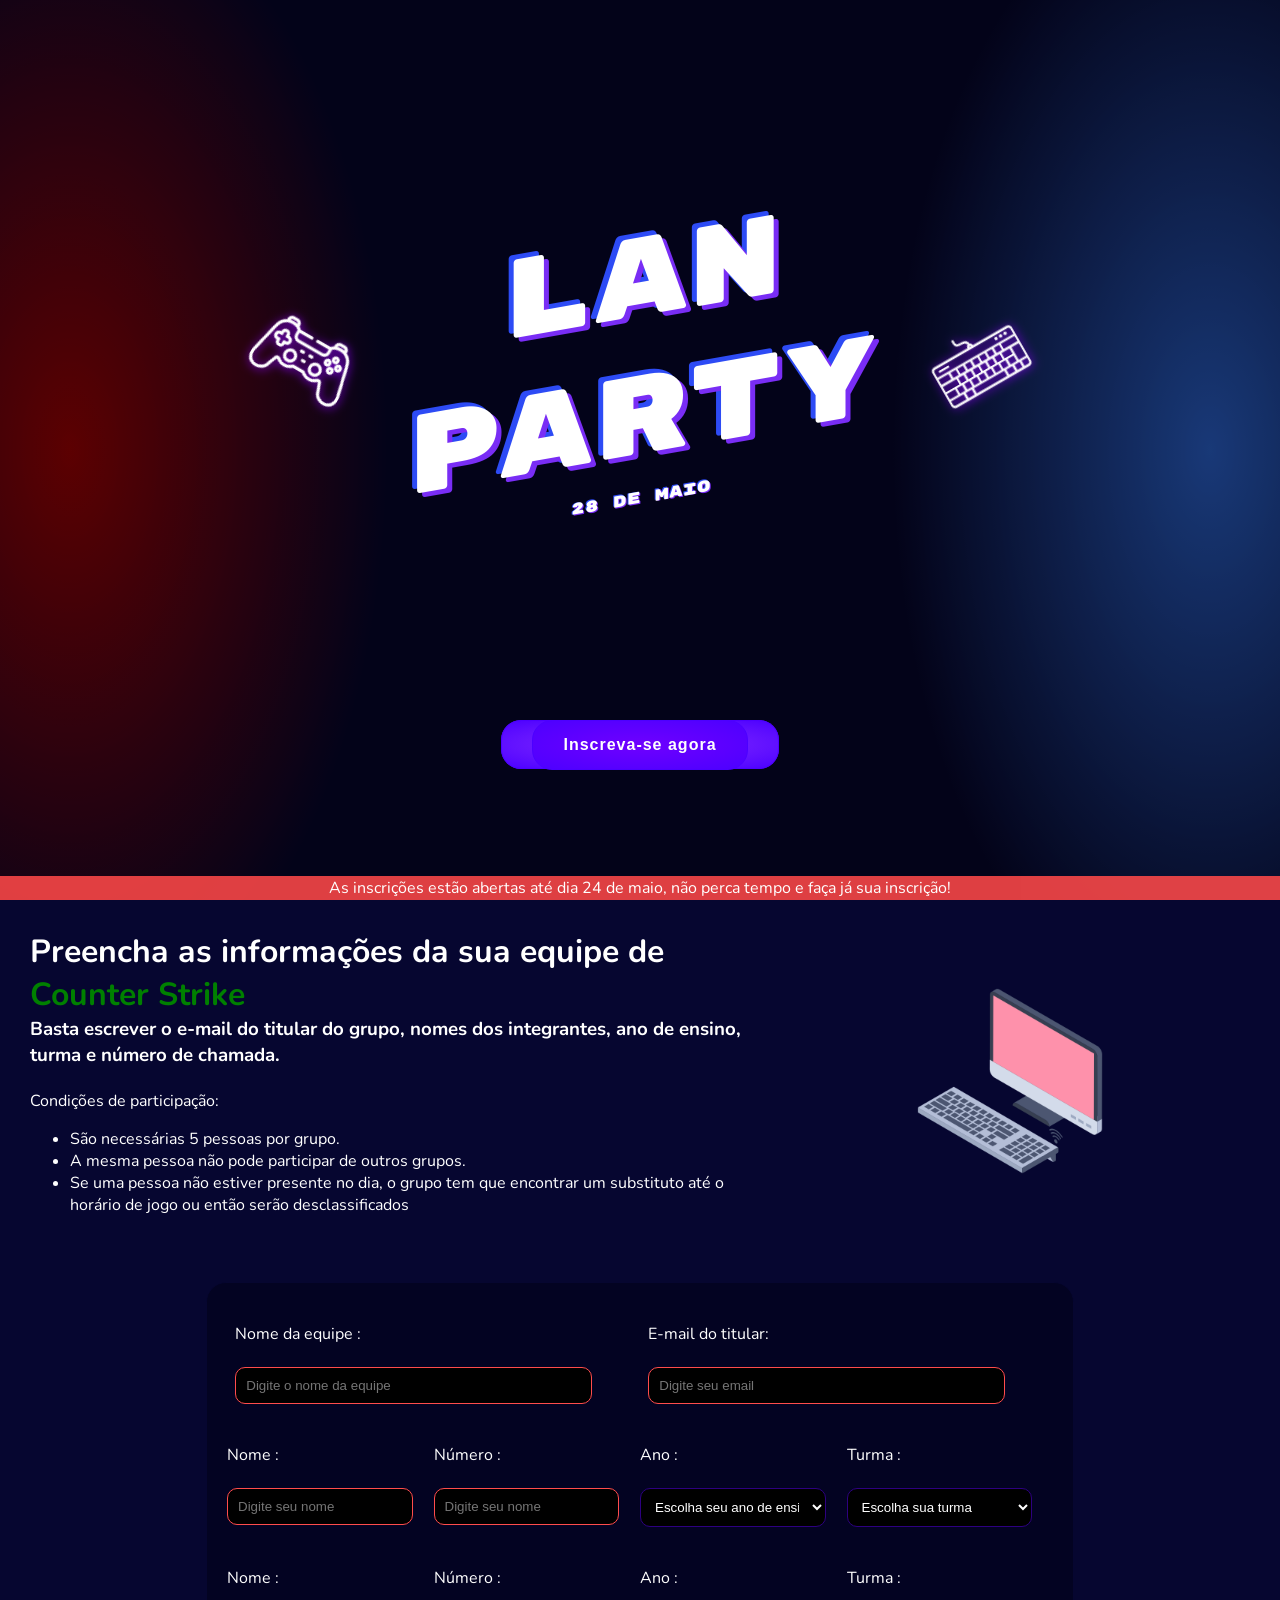
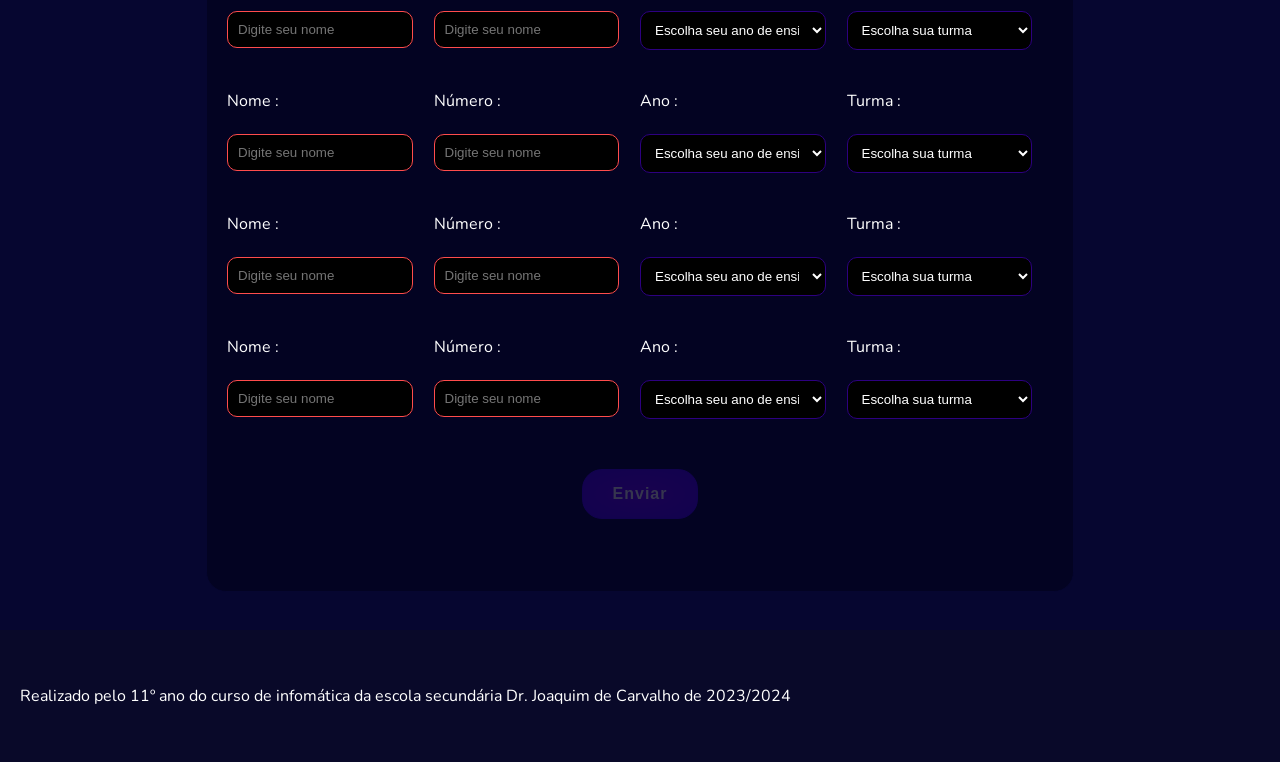
==== commit e730de70: "c" ====
--- a/index.html
+++ b/index.html
@@ -37,24 +37,233 @@
     <main id="main">
         <div class="main-sup">
             <div class="main-text">
-                <h1>Participe na LAN party ESJCFF !</h1>
+                <h1>Preencha as informações da sua equipe de <span>Counter Strike</span></h1>
+                <h3>Basta escrever o e-mail do titular do grupo, nomes dos integrantes, ano de ensino, turma e número de chamada.</h3>
                 <br>
                 <p>Condições de participação:</p>
                 <ul>
                     <li>São necessárias 5 pessoas por grupo.</li>
-                    <li>A mesma pessoa não pode participar de um grupos de CS e tambem dos torneios de Console.</li>
-                    <li>Se uma pessoa não estiver presente no dia, o grupo tem que encontrar um substituto até o horário de jogo ou então serão desclassificados. O mesmo vale para as competições individuais de Console.</li>
+                    <li>A mesma pessoa não pode participar de outros grupos.</li>
+                    <li>Se uma pessoa não estiver presente no dia, o grupo tem que encontrar um substituto até o horário de jogo ou então serão desclassificados</li>
                 </ul>
             </div>
             <div class="float-img">    
                 <img src="assets/imgs/computador-de-mesa.png" alt="Imagem Computador">
             </div>
         </div>
-        <div class="main-sub center">
-            <a href="forms-CSGO.html">Inscreva a sua equipa de Counter Strike !</a>
-            <a href="forms-Console.html">Inscreva-se no torneio de jogos Console !</a>
-        </div>
-    </main>
+        <div class="main-sub">
+            <div class="form-content">
+                <form action="https://api.web3forms.com/submit" method="POST" id="form">
+                    <input type="hidden" name="access_key" value="10acf3b9-bdb5-4f78-956a-e15889557349">
+                    <input type="hidden" name="from_name" value="Novo grupo CS:GO">
+                    
+                    <div class="Participante">
+                        <div>
+                            <p for="NomeGrupo">Nome da equipe :</p><br>
+                        <input type="text" id="teamName" required name="NomeGrupo" placeholder="Digite o nome da equipe">
+                        </div>
+                        <div>
+                            <p for="Email">E-mail do titular:</p><br>
+                        <input type="email" id="email" required name="Email" placeholder="Digite seu email">
+                        </div>
+                    </div>
+                    <div class="Participante">
+                        <div>
+                            <p for="Nome1">Nome :</p><br>
+                            <input type="text" id="nome1" required name="Nome1" placeholder="Digite seu nome">
+                        </div>
+                        <div>
+                            <p for="Numero">Número :</p><br>
+                            <input type="number" id="Numero" required name="Numero" placeholder="Digite seu nome">
+                        </div>
+                        <div>
+                            <p for="ano">Ano :</p><br>
+                            <select name="ano">
+                                <option value="opção0" selected disabled>Escolha seu ano de ensino</option>
+                                <option value="7ª">7</option>
+                                <option value="8ª">8</option>
+                                <option value="9ª">9</option>
+                                <option value="10ª">10</option>
+                                <option value="11ª">11</option>
+                                <option value="12ª">12</option>
+                            </select>
+                        </div>
+                        <div>
+                            <p for="turma">Turma :</p><br>
+                            <select name="turma">
+                                <option value="opção0" selected disabled>Escolha sua turma</option>
+                                <option value="A">A</option>
+                                <option value="B">B</option>
+                                <option value="C">C</option>
+                                <option value="D">D</option>
+                                <option value="E">E</option>
+                                <option value="E1">E1</option>
+                                <option value="F">F</option>
+                                <option value="G">G</option>
+                                <option value="H">H</option>
+                                <option value="I">I</option>
+                            </select>
+                        </div>
+                    </div>
+                    <div class="Participante">
+                        <div>
+                            <p for="Nome1">Nome :</p><br>
+                            <input type="text" id="nome1" required name="Nome1" placeholder="Digite seu nome">
+                        </div>
+                        <div>
+                            <p for="Numero">Número :</p><br>
+                            <input type="number" id="Numero" required name="Numero" placeholder="Digite seu nome">
+                        </div>
+                        <div>
+                            <p for="ano">Ano :</p><br>
+                            <select name="ano">
+                                <option value="opção0" selected disabled>Escolha seu ano de ensino</option>
+                                <option value="7ª">7</option>
+                                <option value="8ª">8</option>
+                                <option value="9ª">9</option>
+                                <option value="10ª">10</option>
+                                <option value="11ª">11</option>
+                                <option value="12ª">12</option>
+                            </select>
+                        </div>
+                        <div>
+                            <p for="turma">Turma :</p><br>
+                            <select name="turma">
+                                <option value="opção0" selected disabled>Escolha sua turma</option>
+                                <option value="A">A</option>
+                                <option value="B">B</option>
+                                <option value="C">C</option>
+                                <option value="D">D</option>
+                                <option value="E">E</option>
+                                <option value="E1">E1</option>
+                                <option value="F">F</option>
+                                <option value="G">G</option>
+                                <option value="H">H</option>
+                                <option value="I">I</option>
+                            </select>
+                        </div>
+                    </div>
+                    <div class="Participante">
+                        <div>
+                            <p for="Nome1">Nome :</p><br>
+                            <input type="text" id="nome1" required name="Nome1" placeholder="Digite seu nome">
+                        </div>
+                        <div>
+                            <p for="Numero">Número :</p><br>
+                            <input type="number" id="Numero" required name="Numero" placeholder="Digite seu nome">
+                        </div>
+                        <div>
+                            <p for="ano">Ano :</p><br>
+                            <select name="ano">
+                                <option value="opção0" selected disabled>Escolha seu ano de ensino</option>
+                                <option value="7ª">7</option>
+                                <option value="8ª">8</option>
+                                <option value="9ª">9</option>
+                                <option value="10ª">10</option>
+                                <option value="11ª">11</option>
+                                <option value="12ª">12</option>
+                            </select>
+                        </div>
+                        <div>
+                            <p for="turma">Turma :</p><br>
+                            <select name="turma">
+                                <option value="opção0" selected disabled>Escolha sua turma</option>
+                                <option value="A">A</option>
+                                <option value="B">B</option>
+                                <option value="C">C</option>
+                                <option value="D">D</option>
+                                <option value="E">E</option>
+                                <option value="E1">E1</option>
+                                <option value="F">F</option>
+                                <option value="G">G</option>
+                                <option value="H">H</option>
+                                <option value="I">I</option>
+                            </select>
+                        </div>
+                    </div>
+                    <div class="Participante">
+                        <div>
+                            <p for="Nome1">Nome :</p><br>
+                            <input type="text" id="nome1" required name="Nome1" placeholder="Digite seu nome">
+                        </div>
+                        <div>
+                            <p for="Numero">Número :</p><br>
+                            <input type="number" id="Numero" required name="Numero" placeholder="Digite seu nome">
+                        </div>
+                        <div>
+                            <p for="ano">Ano :</p><br>
+                            <select name="ano">
+                                <option value="opção0" selected disabled>Escolha seu ano de ensino</option>
+                                <option value="7ª">7</option>
+                                <option value="8ª">8</option>
+                                <option value="9ª">9</option>
+                                <option value="10ª">10</option>
+                                <option value="11ª">11</option>
+                                <option value="12ª">12</option>
+                            </select>
+                        </div>
+                        <div>
+                            <p for="turma">Turma :</p><br>
+                            <select name="turma">
+                                <option value="opção0" selected disabled>Escolha sua turma</option>
+                                <option value="A">A</option>
+                                <option value="B">B</option>
+                                <option value="C">C</option>
+                                <option value="D">D</option>
+                                <option value="E">E</option>
+                                <option value="E1">E1</option>
+                                <option value="F">F</option>
+                                <option value="G">G</option>
+                                <option value="H">H</option>
+                                <option value="I">I</option>
+                            </select>
+                        </div>
+                    </div>
+                    <div class="Participante">
+                        <div>
+                            <p for="Nome1">Nome :</p><br>
+                            <input type="text" id="nome1" required name="Nome1" placeholder="Digite seu nome">
+                        </div>
+                        <div>
+                            <p for="Numero">Número :</p><br>
+                            <input type="number" id="Numero" required name="Numero" placeholder="Digite seu nome">
+                        </div>
+                        <div>
+                            <p for="ano">Ano :</p><br>
+                            <select name="ano">
+                                <option value="opção0" selected disabled>Escolha seu ano de ensino</option>
+                                <option value="7ª">7</option>
+                                <option value="8ª">8</option>
+                                <option value="9ª">9</option>
+                                <option value="10ª">10</option>
+                                <option value="11ª">11</option>
+                                <option value="12ª">12</option>
+                            </select>
+                        </div>
+                        <div>
+                            <p for="turma">Turma :</p><br>
+                            <select name="turma">
+                                <option value="opção0" selected disabled>Escolha sua turma</option>
+                                <option value="A">A</option>
+                                <option value="B">B</option>
+                                <option value="C">C</option>
+                                <option value="D">D</option>
+                                <option value="E">E</option>
+                                <option value="E1">E1</option>
+                                <option value="F">F</option>
+                                <option value="G">G</option>
+                                <option value="H">H</option>
+                                <option value="I">I</option>
+                            </select>
+                        </div>
+                    </div>
+
+
+                    <button id="submit-btn" class="submit-btn" type="submit">Enviar</button>
+                    <br>
+                </form>
+            </div>
+        </div>
 
     <footer>
         <br>
